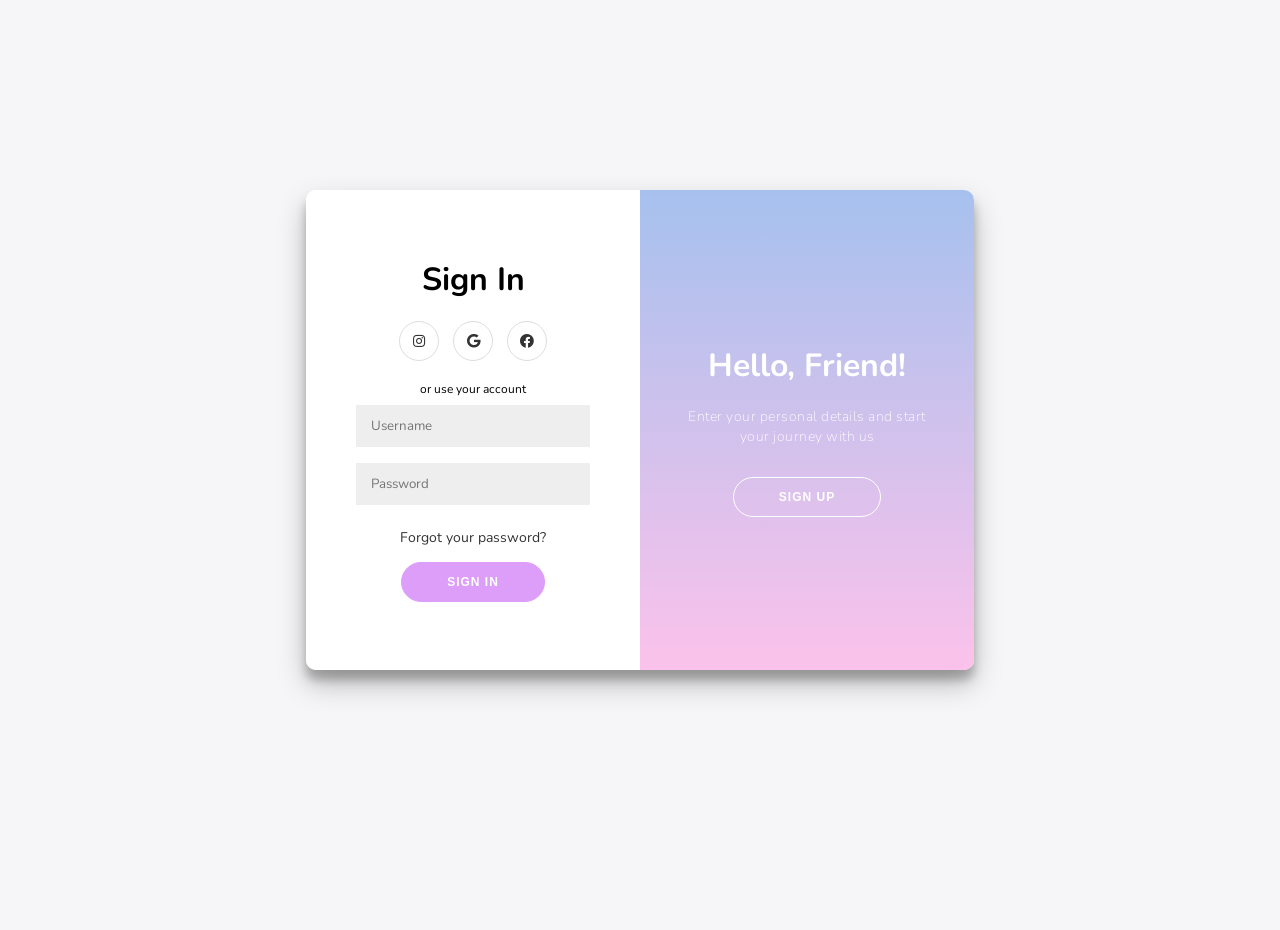
==== login/index.html @ 44312edd "Change Sign Up button to submit type" ====
<!DOCTYPE html>
<html lang="en">

<head>
    <meta charset="UTF-8">
    <meta name="viewport" content="width=device-width, initial-scale=1.0">
    <link rel="stylesheet" href="https://cdnjs.cloudflare.com/ajax/libs/font-awesome/5.15.1/css/all.min.css"
        integrity="sha512-+4zCK9k+qNFUR5X+cKL9EIR+ZOhtIloNl9GIKS57V1MyNsYpYcUrUeQc9vNfzsWfV28IaLL3i96P9sdNyeRssA=="
        crossorigin="anonymous" />
    <!-- 
    - favicon
  -->
    <link rel="icon"
        href="data:image/svg+xml,<svg xmlns=%22http://www.w3.org/2000/svg%22 viewBox=%2210 0 100 100%22><text y=%22.90em%22 font-size=%2290%22>🔐</text></svg>">
    <link rel="stylesheet" href="style.css">
    <title>SignMeUp</title>
</head>

<body>
    <div class="container" id="container">
        <div class="form-container sign-up-container">
            <form id="registerForm">
                <h1>Sign Up</h1>
                <div class="social-container">
                    <a href="#" class="social"><i class="fab fa-instagram"></i></a>
                    <a href="#" class="social"><i class="fab fa-google"></i></a>
                    <!-- <a href="#" class="social"><i class="fab fa-facebook"></i></a> -->
                    <a href="#" class="social"><i class="fab fa-facebook"></i></a>
                </div>
                <span>or use your email for registration</span>
                <input type="text" id="usernameRegister" placeholder="Name" />
                <input type="email" id="emailRegister" placeholder="Email" />
                <input type="password" id="passwordRegister" placeholder="Password" />
                <button type="submit">Sign Up</button>
            </form>
        </div>
        <div class="form-container sign-in-container">
            <form id="loginForm">
                <h1>Sign In</h1>
                <div class="social-container">
                    <a href="#" class="social"><i class="fab fa-instagram"></i></a>
                    <a href="#" class="social"><i class="fab fa-google"></i></a>
                    <a href="#" class="social"><i class="fab fa-facebook"></i></a>
                </div>
                <span>or use your account</span>
                <input type="text" id="username" placeholder="Username" />
                <input type="password" id="password" placeholder="Password" />
                <a href="#">Forgot your password?</a>
                <button type="submit">Sign In</button>
                <div id="alertBox" class="alert" style="display:none;"></div>
            </form>
        </div>
        <div class="overlay-container">
            <div class="overlay">
                <div class="overlay-panel overlay-left">
                    <h1>Welcome Back!</h1>
                    <p>Please login with your personal info</p>
                    <button class="ghost" id="signIn">Sign In</button>
                </div>
                <div class="overlay-panel overlay-right">
                    <h1>Hello, Friend! </h1>
                    <p>Enter your personal details and start your journey with us</p>
                    <button class="ghost" id="signUp">Sign Up</button>
                </div>
            </div>
        </div>
    </div>
    <script src="script.js"></script>
    <script src="js/login.js"></script>
    <script src="js/register.js"></script>
</body>

</html>
---- login/style.css ----
@import url("https://fonts.googleapis.com/css2?family=Nunito:wght@400;800&display=swap");

:root {
  --main-color: #dc9ef9;
  --secondary-color: #a230f8;
  --gradient: linear-gradient(to top, #fbc2eb 0%, #a6c1ee 100%);
}

* {
  box-sizing: border-box;
}

body {
  background: #f6f5f7;
  font-family: "Nunito", sans-serif;
  display: flex;
  flex-direction: column;
  align-items: center;
  justify-content: center;
  min-height: 100vh;
  margin: 1rem 0;
}

h1 {
  font-weight: bold;
  margin: 0;
}

p {
  font-size: 14px;
  font-weight: 100;
  line-height: 20px;
  letter-spacing: 0.5px;
  margin: 20px 0 30px;
}

.social-container {
  margin: 20px 0;
}

.social-container a {
  border: 1px solid #dddddd;
  border-radius: 50%;
  display: inline-flex;
  justify-content: center;
  align-items: center;
  margin: 0 5px;
  height: 40px;
  width: 40px;
}

span {
  font-size: 12px;
}

a {
  color: #333;
  font-size: 14px;
  text-decoration: none;
  margin: 15px 0;
}

button {
  cursor: pointer;
  border-radius: 20px;
  border: 1px solid var(--main-color);
  background: var(--main-color);
  color: #fff;
  font-size: 12px;
  font-weight: bold;
  padding: 12px 45px;
  letter-spacing: 1px;
  text-transform: uppercase;
  transition: transform 80ms ease-out;
}

button:hover {
  background: var(--secondary-color);
}

button:active {
  transform: scale(0.95);
}

button:focus {
  outline: none;
}

button.ghost {
  background-color: transparent;
  border-color: #fff;
}

button.ghost:hover {
  background: #fff;
  color: var(--secondary-color);
}

form {
  background-color: #fff;
  display: flex;
  align-items: center;
  justify-content: center;
  flex-direction: column;
  padding: 0 50px;
  height: 100%;
  text-align: center;
}

input {
  background-color: #eee;
  border: none;
  padding: 12px 15px;
  margin: 8px 0;
  width: 100%;
  font-family: inherit;
}

.container {
  background-color: #fff;
  border-radius: 10px;
  box-shadow: 0 14px 28px rgba(0, 0, 0, 0.25), 0 10px 10px rgba(0, 0, 0, 0.22);
  position: relative;
  overflow: hidden;
  height: 768px;
  width: 480px;
  max-width: 100%;
}

.form-container {
  position: absolute;
  top: 0;
  width: 100%;
  transition: all 0.6s ease-in-out;
}

.sign-in-container {
  top: 0;
  height: 50%;
  z-index: 2;
}

.container.right-panel-active .sign-in-container {
  transform: translateY(100%);
}

.sign-up-container {
  top: 0;
  height: 50%;
  opacity: 0;
  z-index: 1;
}

.container.right-panel-active .sign-up-container {
  transform: translateY(100%);
  opacity: 1;
  z-index: 5;
  animation: show 0.6s;
}

@keyframes show {
  0%,
  49.99% {
    opacity: 0;
    z-index: 1;
  }
  50%,
  100% {
    opacity: 1;
    z-index: 5;
  }
}

.overlay-container {
  position: absolute;
  left: 0;
  top: 50%;
  height: 50%;
  width: 100%;
  overflow: hidden;
  transition: transform 0.6s ease-in-out;
  z-index: 100;
}

.container.right-panel-active .overlay-container {
  transform: translateY(-100%);
}

.overlay {
  background: var(--secondary-color);
  background: var(--gradient);
  background-repeat: no-repeat;
  background-size: cover;
  background-position: 0 0;
  color: #fff;
  position: relative;
  top: -100%;
  width: 100%;
  height: 200%;
  transform: translateY(0);
  transition: transform 0.6s ease-in-out;
}

.container.right-panel-active .overlay {
  transform: translateY(50%);
}

.overlay-panel {
  position: absolute;
  display: flex;
  align-items: center;
  justify-content: center;
  flex-direction: column;
  padding: 0 40px;
  text-align: center;
  left: 0;
  width: 100%;
  height: 50%;
  transform: translateY(0);
  transition: transform 0.6s ease-in-out;
}

.overlay-left {
  transform: translateY(-20%);
}

.container.right-panel-active .overlay-left {
  transform: translateY(0);
}

.overlay-right {
  bottom: 0;
  transform: translateY(0);
}

.container.right-panel-active .overlay-right {
  transform: translateY(20%);
}

@media (min-width: 768px) {
  body {
    margin: -20px 0 50px;
  }

  .container {
    width: 668px;
    max-width: 100%;
    height: 480px;
  }

  .form-container {
    top: 0;
    height: 100%;
    width: 50%;
  }

  .sign-in-container {
    left: 0;
    width: 50%;
    height: 100%;
  }

  .container.right-panel-active .sign-in-container {
    transform: translateX(100%);
  }

  .sign-up-container {
    left: 0;
    width: 50%;
    height: 100%;
  }

  .container.right-panel-active .sign-up-container {
    transform: translateX(100%);
  }

  .overlay-container {
    left: 50%;
    top: 0;
    height: 100%;
    width: 50%;
  }

  .container.right-panel-active .overlay-container {
    transform: translateX(-100%);
  }

  .overlay {
    top: 0;
    left: -100%;
    height: 100%;
    width: 200%;
    transform: translateX(0);
  }

  .container.right-panel-active .overlay {
    transform: translateX(50%);
  }

  .overlay-panel {
    top: 0;
    height: 100%;
    width: 50%;
    transform: translateX(0);
  }

  .overlay-left {
    transform: translateX(-20%);
  }

  .container.right-panel-active .overlay-left {
    transform: translateX(0);
  }

  .overlay-right {
    right: 0;
    top: 0;
    left: 50%;
    transform: translateX(0);
  }

  .container.right-panel-active .overlay-right {
    transform: translateX(20%);
  }
}
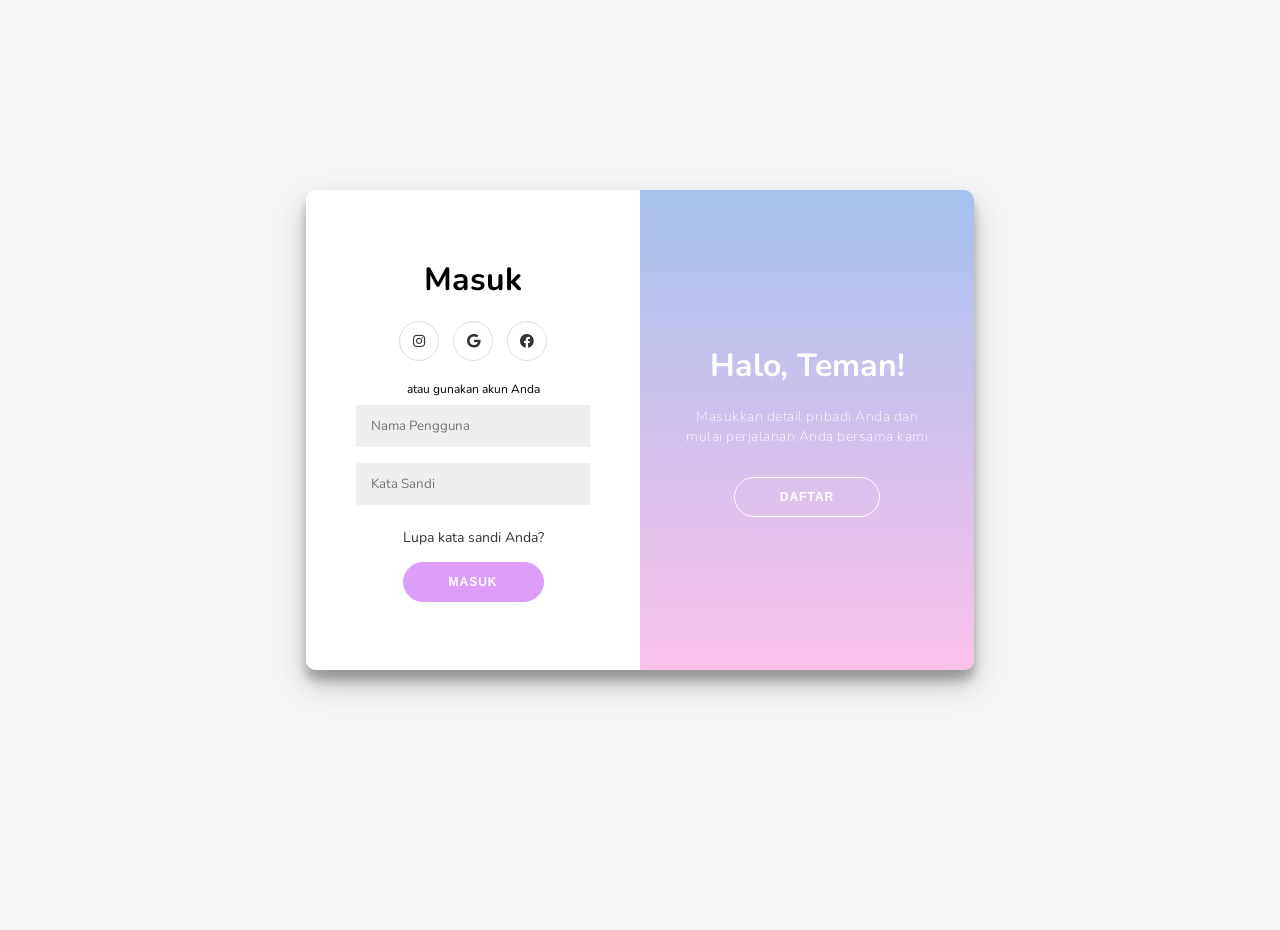
==== commit 751d9232: "Update index.html" ====
--- a/login/index.html
+++ b/login/index.html
@@ -1,5 +1,5 @@
 <!DOCTYPE html>
-<html lang="en">
+<html lang="id">
 
 <head>
     <meta charset="UTF-8">
@@ -20,47 +20,47 @@
     <div class="container" id="container">
         <div class="form-container sign-up-container">
             <form id="registerForm">
-                <h1>Sign Up</h1>
+                <h1>Daftar</h1>
                 <div class="social-container">
                     <a href="#" class="social"><i class="fab fa-instagram"></i></a>
                     <a href="#" class="social"><i class="fab fa-google"></i></a>
                     <!-- <a href="#" class="social"><i class="fab fa-facebook"></i></a> -->
                     <a href="#" class="social"><i class="fab fa-facebook"></i></a>
                 </div>
-                <span>or use your email for registration</span>
-                <input type="text" id="usernameRegister" placeholder="Name" />
-                <input type="email" id="emailRegister" placeholder="Email" />
-                <input type="password" id="passwordRegister" placeholder="Password" />
-                <button type="submit">Sign Up</button>
+                <span>atau gunakan email Anda untuk pendaftaran</span>
+                <input type="text" id="registerUsername" placeholder="Nama" />
+                <input type="email" id="registerEmail" placeholder="Email" />
+                <input type="password" id="registerPassword" placeholder="Kata Sandi" />
+                <button type="submit">Daftar</button>
             </form>
         </div>
         <div class="form-container sign-in-container">
             <form id="loginForm">
-                <h1>Sign In</h1>
+                <h1>Masuk</h1>
                 <div class="social-container">
                     <a href="#" class="social"><i class="fab fa-instagram"></i></a>
                     <a href="#" class="social"><i class="fab fa-google"></i></a>
                     <a href="#" class="social"><i class="fab fa-facebook"></i></a>
                 </div>
-                <span>or use your account</span>
-                <input type="text" id="username" placeholder="Username" />
-                <input type="password" id="password" placeholder="Password" />
-                <a href="#">Forgot your password?</a>
-                <button type="submit">Sign In</button>
+                <span>atau gunakan akun Anda</span>
+                <input type="text" id="loginUsername" placeholder="Nama Pengguna" />
+                <input type="password" id="loginPassword" placeholder="Kata Sandi" />
+                <a href="#">Lupa kata sandi Anda?</a>
+                <button type="submit">Masuk</button>
                 <div id="alertBox" class="alert" style="display:none;"></div>
             </form>
         </div>
         <div class="overlay-container">
             <div class="overlay">
                 <div class="overlay-panel overlay-left">
-                    <h1>Welcome Back!</h1>
-                    <p>Please login with your personal info</p>
-                    <button class="ghost" id="signIn">Sign In</button>
+                    <h1>Selamat Datang Kembali!</h1>
+                    <p>Silakan masuk dengan info pribadi Anda</p>
+                    <button class="ghost" id="signIn">Masuk</button>
                 </div>
                 <div class="overlay-panel overlay-right">
-                    <h1>Hello, Friend! </h1>
-                    <p>Enter your personal details and start your journey with us</p>
-                    <button class="ghost" id="signUp">Sign Up</button>
+                    <h1>Halo, Teman! </h1>
+                    <p>Masukkan detail pribadi Anda dan mulai perjalanan Anda bersama kami</p>
+                    <button class="ghost" id="signUp">Daftar</button>
                 </div>
             </div>
         </div>
--- a/login/style.css
+++ b/login/style.css
@@ -179,7 +179,7 @@
   width: 100%;
   overflow: hidden;
   transition: transform 0.6s ease-in-out;
-  z-index: 100;
+  z-index: 200; /* FIX: dinaikkan dari 100 ke 200 */
 }
 
 .container.right-panel-active .overlay-container {
@@ -237,6 +237,13 @@
   transform: translateY(20%);
 }
 
+/* FIX: tombol di overlay bisa diklik */
+.overlay-panel button {
+  pointer-events: all;
+  position: relative;
+  z-index: 201;
+}
+
 @media (min-width: 768px) {
   body {
     margin: -20px 0 50px;
@@ -323,3 +330,21 @@
     transform: translateX(20%);
   }
 }
+
+.alert {
+  background: #e44e4e;
+  color: white;
+  padding: 10px;
+  text-align: center;
+  border: 1px solid #b32929;
+}
+
+#message {
+  display: none;
+}
+
+#alertBox {
+  width: 100%;
+  margin-top: 10px;
+  border-radius: 8px;
+}
